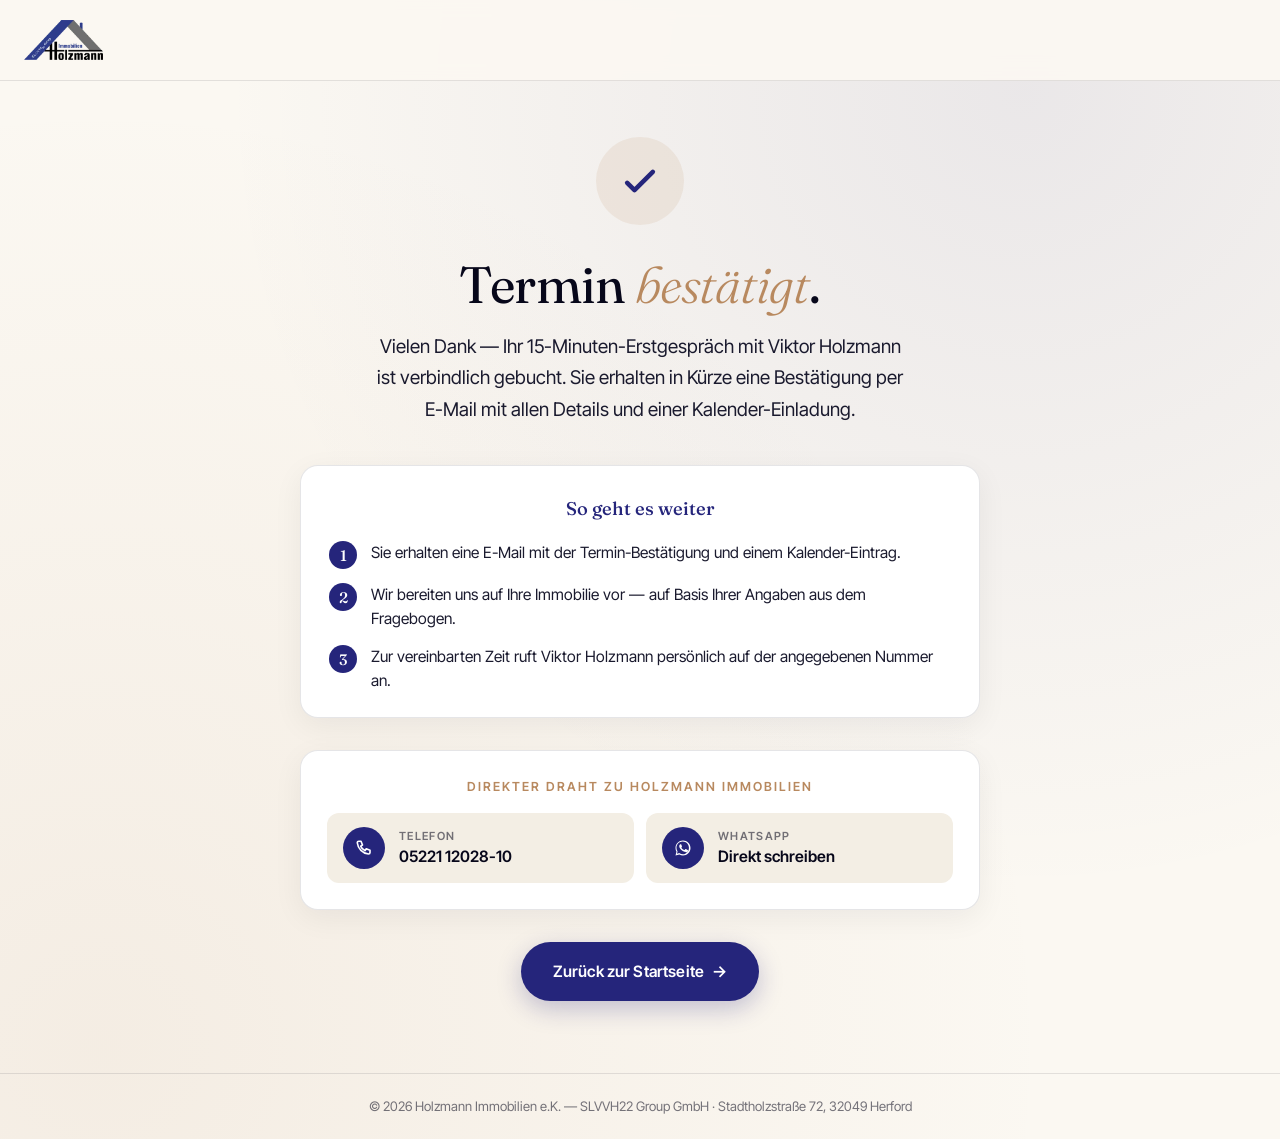
==== danke-seite.html @ c2d94662 "Add files via upload" ====
<!doctype html>
<html lang="de">
<head>
  <meta charset="UTF-8">
  <meta name="viewport" content="width=device-width, initial-scale=1">
  <title>Vielen Dank — Termin bestätigt | Holzmann Immobilien</title>
  <meta name="description" content="Ihr 15-Minuten-Erstgespräch mit Holzmann Immobilien ist gebucht. Sie erhalten eine Bestätigung per E-Mail.">
  <meta name="robots" content="noindex, nofollow">
  <link rel="canonical" href="https://verkauf.holzmann-immobilien.de/danke-seite.html">

  <meta name="theme-color" content="#25257B">

  <link rel="icon" type="image/x-icon" href="/favicon.ico?v=2">
  <link rel="icon" type="image/png" sizes="16x16" href="/favicon-16x16.png?v=2">
  <link rel="icon" type="image/png" sizes="32x32" href="/favicon-32x32.png?v=2">
  <link rel="apple-touch-icon" sizes="180x180" href="/apple-touch-icon.png?v=2">

  <link rel="preconnect" href="https://fonts.googleapis.com">
  <link rel="preconnect" href="https://fonts.gstatic.com" crossorigin>
  <link href="https://fonts.googleapis.com/css2?family=Fraunces:ital,opsz,wght@0,9..144,300;0,9..144,400;0,9..144,500;1,9..144,300;1,9..144,400&family=Inter+Tight:wght@300;400;500;600&display=swap" rel="stylesheet">

  <!-- Google Tag Manager -->
  <script>(function(w,d,s,l,i){w[l]=w[l]||[];w[l].push({'gtm.start':
  new Date().getTime(),event:'gtm.js'});var f=d.getElementsByTagName(s)[0],
  j=d.createElement(s),dl=l!='dataLayer'?'&l='+l:'';j.async=true;j.src=
  'https://www.googletagmanager.com/gtm.js?id='+i+dl;f.parentNode.insertBefore(j,f);
  })(window,document,'script','dataLayer','GTM-PZJSZLQF');</script>
  <!-- End Google Tag Manager -->

  <!-- Google tag (gtag.js) -->
  <script async src="https://www.googletagmanager.com/gtag/js?id=AW-17651262615"></script>
  <script>
    window.dataLayer = window.dataLayer || [];
    function gtag(){dataLayer.push(arguments);}
    gtag('js', new Date());
    gtag('config', 'AW-17651262615');
  </script>

  <!-- Conversion-Event (Buchung bestätigt) — wird von GTM aufgegriffen -->
  <script>
    window.dataLayer = window.dataLayer || [];
    window.dataLayer.push({
      event: 'booking_confirmed',
      page_type: 'thankyou',
      lead_source: 'landingpage_google_ads'
    });
  </script>

  <style>
    :root {
      --ink:        #07071A;
      --ink-soft:   #1A1A2E;
      --deep:       #25257B;
      --blue:       #2E3E8B;
      --gold:       #B8895F;
      --gold-warm:  #C9A07A;
      --gold-soft:  rgba(184, 137, 95, 0.12);
      --bg:         #FBF8F2;
      --bg-alt:     #F3EEE4;
      --white:      #FFFFFF;
      --line:       rgba(7, 7, 26, 0.10);
      --h-font:     'Fraunces', 'Times New Roman', serif;
      --b-font:     'Inter Tight', system-ui, -apple-system, sans-serif;
    }

    * { box-sizing: border-box; margin: 0; padding: 0; }
    html { scroll-behavior: smooth; }
    html, body { overflow-x: hidden; max-width: 100vw; }
    body {
      font-family: var(--b-font);
      color: var(--ink);
      background:
        radial-gradient(circle at 80% 8%, rgba(37, 37, 123, 0.08) 0%, rgba(37, 37, 123, 0) 55%),
        radial-gradient(circle at 8% 92%, rgba(184, 137, 95, 0.10) 0%, rgba(184, 137, 95, 0) 60%),
        var(--bg);
      min-height: 100vh;
      display: flex;
      flex-direction: column;
      line-height: 1.6;
      -webkit-font-smoothing: antialiased;
    }

    a { color: inherit; text-decoration: none; }

    /* Header */
    .header {
      padding: 18px 0;
      border-bottom: 1px solid var(--line);
      background: rgba(251, 248, 242, 0.92);
      backdrop-filter: saturate(180%) blur(10px);
    }
    .header-inner {
      width: 100%;
      max-width: 1320px;
      margin: 0 auto;
      padding: 0 24px;
      display: flex;
      align-items: center;
      height: 44px;
    }
    .header-logo { display: inline-flex; align-items: center; }
    .header-logo img { height: 40px; width: auto; display: block; }
    @media (max-width: 480px) {
      .header-logo img { height: 34px; }
    }

    /* Main */
    .main {
      flex: 1;
      display: flex;
      align-items: center;
      justify-content: center;
      padding: 56px 24px 72px;
    }
    .thanks-card {
      max-width: 680px;
      width: 100%;
      text-align: center;
    }

    /* Check icon */
    .check-circle {
      display: inline-flex;
      align-items: center;
      justify-content: center;
      width: 88px;
      height: 88px;
      border-radius: 50%;
      background: var(--gold-soft);
      margin-bottom: 32px;
      animation: pop 0.7s cubic-bezier(0.22, 1, 0.36, 1) both;
    }
    .check-circle svg {
      width: 44px;
      height: 44px;
      stroke: var(--deep);
      stroke-width: 2.5;
      fill: none;
      stroke-linecap: round;
      stroke-linejoin: round;
    }
    @keyframes pop {
      0%   { transform: scale(0.6); opacity: 0; }
      60%  { transform: scale(1.08); opacity: 1; }
      100% { transform: scale(1); }
    }
    @keyframes fadeUp {
      from { opacity: 0; transform: translateY(16px); }
      to   { opacity: 1; transform: translateY(0); }
    }
    .fade-1 { animation: fadeUp 0.8s ease-out 0.20s both; }
    .fade-2 { animation: fadeUp 0.8s ease-out 0.40s both; }
    .fade-3 { animation: fadeUp 0.8s ease-out 0.60s both; }
    .fade-4 { animation: fadeUp 0.8s ease-out 0.80s both; }

    /* Headline */
    h1 {
      font-family: var(--h-font);
      font-weight: 400;
      font-size: clamp(2.1rem, 5vw, 3.2rem);
      letter-spacing: -0.01em;
      line-height: 1.1;
      color: var(--ink);
      margin-bottom: 18px;
    }
    h1 em {
      color: var(--gold);
      font-style: italic;
      font-weight: 300;
    }

    .lead {
      font-size: clamp(1rem, 1.6vw, 1.18rem);
      color: var(--ink-soft);
      max-width: 540px;
      margin: 0 auto 40px;
      line-height: 1.65;
    }

    /* Next steps */
    .steps {
      background: var(--white);
      border: 1px solid var(--line);
      border-radius: 18px;
      padding: 28px 28px 24px;
      margin: 0 auto 32px;
      text-align: left;
      box-shadow: 0 8px 30px rgba(7, 7, 26, 0.06);
    }
    .steps-title {
      font-family: var(--h-font);
      font-weight: 500;
      font-size: 1.15rem;
      color: var(--deep);
      margin-bottom: 18px;
      text-align: center;
    }
    .steps-list { list-style: none; display: grid; gap: 14px; }
    .steps-list li {
      display: flex;
      gap: 14px;
      align-items: flex-start;
      font-size: 0.97rem;
      color: var(--ink-soft);
      line-height: 1.55;
    }
    .step-num {
      flex-shrink: 0;
      width: 28px;
      height: 28px;
      border-radius: 50%;
      background: var(--deep);
      color: var(--white);
      font-family: var(--h-font);
      font-weight: 500;
      font-size: 0.95rem;
      display: flex;
      align-items: center;
      justify-content: center;
      line-height: 1;
    }

    /* Direct contact box */
    .contact-box {
      background: var(--white);
      border: 1px solid var(--line);
      border-radius: 18px;
      padding: 26px;
      margin: 0 auto 32px;
      box-shadow: 0 8px 30px rgba(7, 7, 26, 0.06);
    }
    .contact-eyebrow {
      font-size: 0.78rem;
      letter-spacing: 0.16em;
      text-transform: uppercase;
      color: var(--gold);
      font-weight: 600;
      margin-bottom: 16px;
    }
    .contact-grid {
      display: grid;
      grid-template-columns: 1fr 1fr;
      gap: 12px;
    }
    @media (max-width: 540px) {
      .contact-grid { grid-template-columns: 1fr; }
    }
    .contact-link {
      display: flex;
      align-items: center;
      gap: 14px;
      padding: 14px 16px;
      border-radius: 12px;
      background: var(--bg-alt);
      transition: background 0.18s ease, transform 0.18s ease;
      text-align: left;
    }
    .contact-link:hover { background: var(--gold-soft); transform: translateY(-1px); }
    .contact-icon {
      flex-shrink: 0;
      width: 42px;
      height: 42px;
      border-radius: 50%;
      background: var(--deep);
      display: flex;
      align-items: center;
      justify-content: center;
    }
    .contact-icon svg { width: 18px; height: 18px; }
    .contact-meta {
      display: flex;
      flex-direction: column;
      line-height: 1.2;
      min-width: 0;
    }
    .contact-label {
      font-size: 0.7rem;
      letter-spacing: 0.12em;
      text-transform: uppercase;
      color: rgba(7, 7, 26, 0.55);
      font-weight: 600;
      margin-bottom: 4px;
    }
    .contact-value {
      font-weight: 600;
      color: var(--ink);
      font-size: 0.98rem;
    }

    /* Back-button */
    .btn-back {
      display: inline-flex;
      align-items: center;
      gap: 8px;
      padding: 16px 32px;
      border-radius: 999px;
      background: var(--deep);
      color: var(--white);
      font-weight: 600;
      font-size: 0.98rem;
      letter-spacing: 0.01em;
      transition: background 0.2s ease, transform 0.2s ease;
      box-shadow: 0 8px 24px rgba(37, 37, 123, 0.25);
    }
    .btn-back:hover {
      background: var(--blue);
      transform: translateY(-1px);
    }
    .btn-back .arrow { font-size: 1.05em; }

    /* Footer */
    .footer {
      padding: 22px 24px;
      border-top: 1px solid var(--line);
      font-size: 0.82rem;
      color: rgba(7, 7, 26, 0.55);
      text-align: center;
    }
    .footer a { color: var(--deep); }
    .footer a:hover { color: var(--gold); }
  </style>
</head>

<body>

  <!-- Google Tag Manager (noscript) -->
  <noscript><iframe src="https://www.googletagmanager.com/ns.html?id=GTM-PZJSZLQF"
    height="0" width="0" style="display:none;visibility:hidden"></iframe></noscript>
  <!-- End Google Tag Manager (noscript) -->

  <!-- Header -->
  <header class="header">
    <div class="header-inner">
      <a href="/" class="header-logo" aria-label="Holzmann Immobilien Startseite">
        <img src="./assets/logo.webp" alt="Holzmann Immobilien" width="180" height="48">
      </a>
    </div>
  </header>

  <!-- Main -->
  <main class="main">
    <div class="thanks-card">

      <div class="check-circle" aria-hidden="true">
        <svg viewBox="0 0 24 24"><path d="M5 13l4 4L19 7"/></svg>
      </div>

      <h1 class="fade-1">Termin <em>bestätigt</em>.</h1>

      <p class="lead fade-2">
        Vielen Dank — Ihr 15-Minuten-Erstgespräch mit Viktor Holzmann ist verbindlich gebucht. Sie erhalten in Kürze eine Bestätigung per E-Mail mit allen Details und einer Kalender-Einladung.
      </p>

      <div class="steps fade-3">
        <p class="steps-title">So geht es weiter</p>
        <ul class="steps-list">
          <li>
            <span class="step-num">1</span>
            <span>Sie erhalten eine E-Mail mit der Termin-Bestätigung und einem Kalender-Eintrag.</span>
          </li>
          <li>
            <span class="step-num">2</span>
            <span>Wir bereiten uns auf Ihre Immobilie vor — auf Basis Ihrer Angaben aus dem Fragebogen.</span>
          </li>
          <li>
            <span class="step-num">3</span>
            <span>Zur vereinbarten Zeit ruft Viktor Holzmann persönlich auf der angegebenen Nummer an.</span>
          </li>
        </ul>
      </div>

      <div class="contact-box fade-3">
        <p class="contact-eyebrow">Direkter Draht zu Holzmann Immobilien</p>
        <div class="contact-grid">
          <a href="tel:+4952211202810" class="contact-link" data-cta="thanks-phone">
            <span class="contact-icon" aria-hidden="true">
              <svg viewBox="0 0 24 24" fill="none" stroke="white" stroke-width="2.2" stroke-linecap="round" stroke-linejoin="round">
                <path d="M3 5a2 2 0 012-2h3l2 5-2.5 1.5a11 11 0 006 6l1.5-2.5 5 2v3a2 2 0 01-2 2A17 17 0 013 5z"/>
              </svg>
            </span>
            <span class="contact-meta">
              <span class="contact-label">Telefon</span>
              <span class="contact-value">05221 12028-10</span>
            </span>
          </a>

          <a href="https://wa.me/491791462805?text=Hallo%20Holzmann%20Immobilien%2C%20ich%20habe%20gerade%20ein%2015-Minuten-Erstgespr%C3%A4ch%20%C3%BCber%20Ihre%20Webseite%20gebucht.%20Ich%20wollte%20mich%20kurz%20vorab%20bei%20Ihnen%20melden%2C%20weil%20ich%20folgende%20Frage%20habe%3A" class="contact-link" data-cta="thanks-whatsapp" target="_blank" rel="noopener">
            <span class="contact-icon" aria-hidden="true">
              <svg viewBox="0 0 24 24" fill="white">
                <path d="M17.5 14.4c-.3-.2-1.7-.9-2-1-.3-.1-.5-.2-.6.1-.2.3-.7 1-.9 1.1-.2.2-.3.2-.6.1-.3-.2-1.1-.4-2.1-1.3-.8-.7-1.3-1.6-1.4-1.8-.2-.3 0-.5.1-.6.1-.1.3-.3.4-.5.1-.2.2-.3.2-.5.1-.2 0-.4 0-.5s-.6-1.5-.8-2c-.2-.5-.4-.5-.6-.5h-.5c-.2 0-.5.1-.7.3-.3.3-1 .9-1 2.3s1 2.7 1.2 2.9c.1.2 2 3.1 4.9 4.3 2.9 1.2 2.9.8 3.4.8.5 0 1.6-.7 1.9-1.3.3-.6.3-1.2.2-1.3 0-.1-.2-.2-.5-.3zM12 2C6.5 2 2 6.5 2 12c0 1.8.5 3.5 1.3 5L2 22l5.1-1.3c1.4.8 3.1 1.3 4.9 1.3 5.5 0 10-4.5 10-10S17.5 2 12 2zm0 18.3c-1.7 0-3.3-.5-4.6-1.3l-.3-.2-3.2.8.9-3.1-.2-.3c-.9-1.4-1.3-3-1.3-4.6 0-4.6 3.7-8.3 8.3-8.3s8.3 3.7 8.3 8.3c.2 4.6-3.5 8.7-7.9 8.7z"/>
              </svg>
            </span>
            <span class="contact-meta">
              <span class="contact-label">WhatsApp</span>
              <span class="contact-value">Direkt schreiben</span>
            </span>
          </a>
        </div>
      </div>

      <a href="/" class="btn-back fade-4">
        Zurück zur Startseite
        <span class="arrow" aria-hidden="true">→</span>
      </a>
    </div>
  </main>

  <!-- Footer -->
  <footer class="footer">
    © <span id="year">2026</span> Holzmann Immobilien e.K. — SLVVH22 Group GmbH · Stadtholzstraße 72, 32049 Herford
  </footer>

  <script>
    document.getElementById('year').textContent = new Date().getFullYear();
  </script>

</body>
</html>
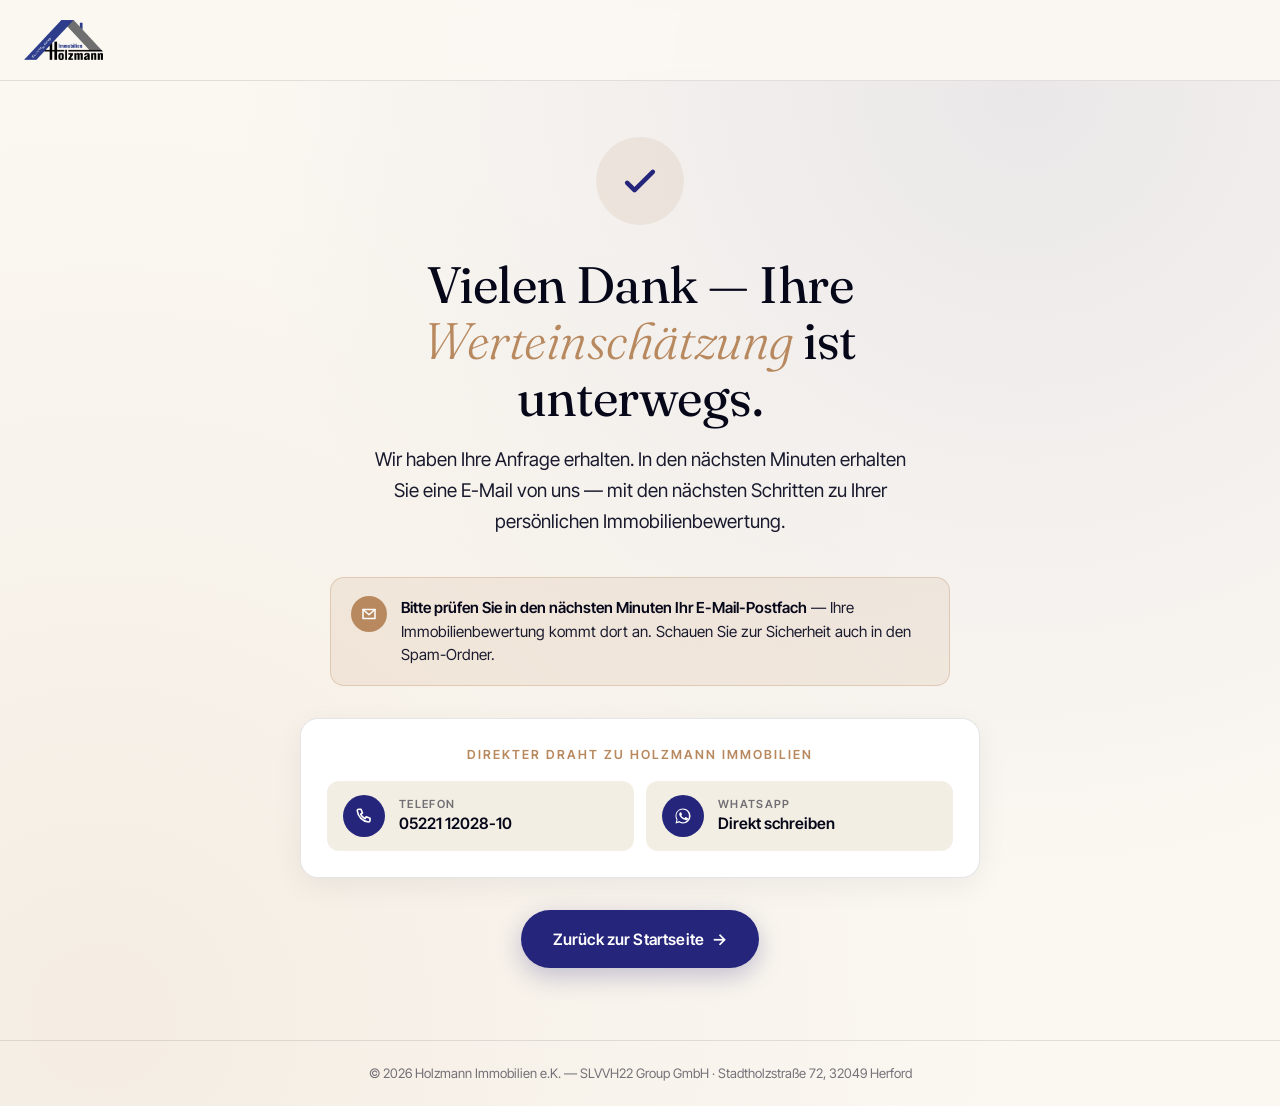
==== commit 250ce012: "Add files via upload" ====
--- a/danke-seite.html
+++ b/danke-seite.html
@@ -3,8 +3,8 @@
 <head>
   <meta charset="UTF-8">
   <meta name="viewport" content="width=device-width, initial-scale=1">
-  <title>Vielen Dank — Termin bestätigt | Holzmann Immobilien</title>
-  <meta name="description" content="Ihr 15-Minuten-Erstgespräch mit Holzmann Immobilien ist gebucht. Sie erhalten eine Bestätigung per E-Mail.">
+  <title>Vielen Dank — Ihre Werteinschätzung ist unterwegs | Holzmann Immobilien</title>
+  <meta name="description" content="Wir haben Ihre Anfrage erhalten. Sie bekommen in Kürze Ihre persönliche Werteinschätzung per E-Mail — und können direkt einen 15-Minuten-Telefontermin buchen.">
   <meta name="robots" content="noindex, nofollow">
   <link rel="canonical" href="https://verkauf.holzmann-immobilien.de/danke-seite.html">
 
@@ -18,6 +18,34 @@
   <link rel="preconnect" href="https://fonts.googleapis.com">
   <link rel="preconnect" href="https://fonts.gstatic.com" crossorigin>
   <link href="https://fonts.googleapis.com/css2?family=Fraunces:ital,opsz,wght@0,9..144,300;0,9..144,400;0,9..144,500;1,9..144,300;1,9..144,400&family=Inter+Tight:wght@300;400;500;600&display=swap" rel="stylesheet">
+
+  <!-- Consent Mode v2 — Defaults (DSGVO/EU). MUSS vor GTM und gtag laden. -->
+  <script>
+    window.dataLayer = window.dataLayer || [];
+    function gtag(){ dataLayer.push(arguments); }
+    gtag('consent', 'default', {
+      'ad_storage':         'denied',
+      'ad_user_data':       'denied',
+      'ad_personalization': 'denied',
+      'analytics_storage':  'denied',
+      'functionality_storage': 'granted',
+      'security_storage':      'granted',
+      'wait_for_update': 500,
+      'region': ['DE','AT','CH']
+    });
+    // Zuvor erteilte Zustimmung (von der LP) wiederherstellen
+    try {
+      if (localStorage.getItem('holzmann-cookie-consent') === 'all') {
+        gtag('consent', 'update', {
+          'ad_storage':         'granted',
+          'ad_user_data':       'granted',
+          'ad_personalization': 'granted',
+          'analytics_storage':  'granted'
+        });
+      }
+    } catch(e) {}
+  </script>
+  <!-- End Consent Mode v2 -->
 
   <!-- Google Tag Manager -->
   <script>(function(w,d,s,l,i){w[l]=w[l]||[];w[l].push({'gtm.start':
@@ -36,14 +64,36 @@
     gtag('config', 'AW-17651262615');
   </script>
 
-  <!-- Conversion-Event (Buchung bestätigt) — wird von GTM aufgegriffen -->
+  <!-- Conversion-Event (Lead empfangen) + Enhanced Conversions User-Data -->
   <script>
-    window.dataLayer = window.dataLayer || [];
-    window.dataLayer.push({
-      event: 'booking_confirmed',
-      page_type: 'thankyou',
-      lead_source: 'landingpage_google_ads'
-    });
+    (function(){
+      window.dataLayer = window.dataLayer || [];
+      var userData = null;
+      try {
+        var raw = localStorage.getItem('holzmann-ec-userdata');
+        if (raw) {
+          var parsed = JSON.parse(raw);
+          // User-Daten max. 2 Stunden nach Quiz-Submit gültig
+          if (parsed && parsed.data && parsed.ts && (Date.now() - parsed.ts) < 7200000) {
+            userData = parsed.data;
+          }
+        }
+      } catch(e) {}
+
+      // Lead-Typ aus URL-Parameter (?type=hot|cold)
+      var params = new URLSearchParams(window.location.search);
+      var leadType = (params.get('type') || '').toLowerCase();
+      if (['hot','cold'].indexOf(leadType) === -1) leadType = 'unknown';
+
+      var event = {
+        event: 'lead_received',
+        page_type: 'thankyou',
+        lead_source: 'landingpage_google_ads',
+        lead_type: leadType
+      };
+      if (userData) event.enhanced_conversion_data = userData;
+      window.dataLayer.push(event);
+    })();
   </script>
 
   <style>
@@ -308,6 +358,95 @@
     }
     .btn-back .arrow { font-size: 1.05em; }
 
+    /* E-Mail-Hinweis-Banner */
+    .email-notice {
+      display: flex;
+      align-items: flex-start;
+      gap: 14px;
+      background: var(--gold-soft);
+      border: 1px solid rgba(184, 137, 95, 0.30);
+      border-radius: 14px;
+      padding: 18px 20px;
+      margin: 0 auto 32px;
+      text-align: left;
+      max-width: 620px;
+    }
+    .email-notice-icon {
+      flex-shrink: 0;
+      width: 36px;
+      height: 36px;
+      border-radius: 50%;
+      background: var(--gold);
+      color: var(--white);
+      display: flex;
+      align-items: center;
+      justify-content: center;
+    }
+    .email-notice-icon svg { width: 18px; height: 18px; stroke: var(--white); stroke-width: 2; fill: none; stroke-linecap: round; stroke-linejoin: round; }
+    .email-notice-text {
+      font-size: 0.95rem;
+      color: var(--ink-soft);
+      line-height: 1.55;
+    }
+    .email-notice-text strong { color: var(--ink); font-weight: 600; }
+
+    /* Cal.com Inline-Embed */
+    .booking-section {
+      background: var(--white);
+      border: 1px solid var(--line);
+      border-radius: 18px;
+      padding: 28px 24px 24px;
+      margin: 0 auto 32px;
+      box-shadow: 0 8px 30px rgba(7, 7, 26, 0.06);
+    }
+    .booking-section h2 {
+      font-family: var(--h-font);
+      font-weight: 400;
+      font-size: clamp(1.4rem, 2.6vw, 1.8rem);
+      color: var(--ink);
+      margin-bottom: 10px;
+      letter-spacing: -0.005em;
+      text-align: center;
+    }
+    .booking-section h2 em { color: var(--gold); font-style: italic; font-weight: 300; }
+    .booking-section .booking-sub {
+      font-size: 0.97rem;
+      color: var(--ink-soft);
+      max-width: 520px;
+      margin: 0 auto 22px;
+      text-align: center;
+      line-height: 1.6;
+    }
+    #cal-embed-holzmann { min-height: 640px; width: 100%; }
+
+    /* iPad-Anpassung: etwas mehr Höhe für Monatsansicht */
+    @media (min-width: 768px) and (max-width: 1024px) {
+      .booking-section { padding: 32px 28px; }
+      #cal-embed-holzmann { min-height: 720px; }
+    }
+
+    /* Mobile (≤640): Booking-Section kompakter, Cal-Embed nutzt Slot-View */
+    @media (max-width: 640px) {
+      .main { padding: 36px 16px 56px; }
+      .booking-section { padding: 22px 16px 18px; border-radius: 14px; }
+      .booking-section h2 { font-size: 1.25rem; }
+      .booking-section .booking-sub { font-size: 0.92rem; margin-bottom: 16px; }
+      #cal-embed-holzmann { min-height: 560px; }
+      .email-notice { padding: 14px 16px; gap: 12px; border-radius: 12px; }
+      .email-notice-icon { width: 32px; height: 32px; }
+      .email-notice-icon svg { width: 16px; height: 16px; }
+      .email-notice-text { font-size: 0.9rem; }
+      .steps { padding: 22px 18px 18px; border-radius: 14px; }
+      .contact-box { padding: 20px 18px; border-radius: 14px; }
+      .lead { margin-bottom: 28px; }
+    }
+    /* Sehr schmale Phones (≤380): Headlines + Buttons enger */
+    @media (max-width: 380px) {
+      h1 { font-size: 1.85rem; }
+      .booking-section h2 { font-size: 1.15rem; }
+      .btn-back { padding: 14px 26px; font-size: 0.92rem; }
+    }
+
     /* Footer */
     .footer {
       padding: 22px 24px;
@@ -345,29 +484,28 @@
         <svg viewBox="0 0 24 24"><path d="M5 13l4 4L19 7"/></svg>
       </div>
 
-      <h1 class="fade-1">Termin <em>bestätigt</em>.</h1>
-
-      <p class="lead fade-2">
-        Vielen Dank — Ihr 15-Minuten-Erstgespräch mit Viktor Holzmann ist verbindlich gebucht. Sie erhalten in Kürze eine Bestätigung per E-Mail mit allen Details und einer Kalender-Einladung.
+      <h1 class="fade-1">Vielen Dank — Ihre <em>Werteinschätzung</em> ist unterwegs.</h1>
+
+      <p class="lead fade-2" id="lead-message">
+        Wir haben Ihre Anfrage erhalten. In den nächsten Minuten erhalten Sie eine E-Mail von uns — mit den nächsten Schritten zu Ihrer persönlichen Immobilienbewertung.
       </p>
 
-      <div class="steps fade-3">
-        <p class="steps-title">So geht es weiter</p>
-        <ul class="steps-list">
-          <li>
-            <span class="step-num">1</span>
-            <span>Sie erhalten eine E-Mail mit der Termin-Bestätigung und einem Kalender-Eintrag.</span>
-          </li>
-          <li>
-            <span class="step-num">2</span>
-            <span>Wir bereiten uns auf Ihre Immobilie vor — auf Basis Ihrer Angaben aus dem Fragebogen.</span>
-          </li>
-          <li>
-            <span class="step-num">3</span>
-            <span>Zur vereinbarten Zeit ruft Viktor Holzmann persönlich auf der angegebenen Nummer an.</span>
-          </li>
-        </ul>
+      <!-- E-Mail-Hinweis-Banner -->
+      <div class="email-notice fade-2">
+        <span class="email-notice-icon" aria-hidden="true">
+          <svg viewBox="0 0 24 24"><path d="M4 6h16v12H4z"/><path d="M4 6l8 7 8-7"/></svg>
+        </span>
+        <span class="email-notice-text">
+          <strong>Bitte prüfen Sie in den nächsten Minuten Ihr E-Mail-Postfach</strong> — Ihre Immobilienbewertung kommt dort an. Schauen Sie zur Sicherheit auch in den Spam-Ordner.
+        </span>
       </div>
+
+      <!-- Termin-Buchung (Cal.com) — wird bei HOT/WARM-Leads angezeigt -->
+      <section class="booking-section fade-3" id="booking-section" style="display:none;">
+        <h2>Direkt einen <em>15-Minuten-Termin</em> sichern</h2>
+        <p class="booking-sub">Schneller als E-Mail: Wählen Sie unten einen passenden Termin — Viktor Holzmann ruft Sie pünktlich an und bespricht Ihre Werteinschätzung direkt mit Ihnen.</p>
+        <div id="cal-embed-holzmann"></div>
+      </section>
 
       <div class="contact-box fade-3">
         <p class="contact-eyebrow">Direkter Draht zu Holzmann Immobilien</p>
@@ -414,5 +552,86 @@
     document.getElementById('year').textContent = new Date().getFullYear();
   </script>
 
+  <!-- Lead-Typ-abhängige Anzeige + Cal.com-Embed -->
+  <script>
+    (function () {
+      var params  = new URLSearchParams(window.location.search);
+      var type    = (params.get('type') || '').toLowerCase();
+      var isHot   = type === 'hot';
+      var isCold  = type === 'cold';
+
+      // Lead-Nachricht je nach Typ feinjustieren
+      var msg = document.getElementById('lead-message');
+      if (isCold && msg) {
+        msg.innerHTML = 'Wir haben Ihre Anfrage erhalten. Ihre Immobilie liegt außerhalb unseres Kerngebiets (50 km um Herford) — wir prüfen Ihre Situation und melden uns persönlich bei Ihnen.';
+      }
+
+      // Cal.com-Embed nur für HOT-Leads einblenden (PLZ im Kerngebiet)
+      if (!isHot) return;
+
+      var section = document.getElementById('booking-section');
+      if (section) section.style.display = '';
+
+      // Cal.com Inline-Embed-Loader (offizielles Snippet)
+      (function (C, A, L) {
+        var p = function (a, ar) { a.q.push(ar); };
+        var d = C.document;
+        C.Cal = C.Cal || function () {
+          var cal = C.Cal; var ar = arguments;
+          if (!cal.loaded) {
+            cal.ns = {}; cal.q = cal.q || [];
+            d.head.appendChild(d.createElement('script')).src = A;
+            cal.loaded = true;
+          }
+          if (ar[0] === L) {
+            var api = function () { p(api, arguments); };
+            var namespace = ar[1]; api.q = api.q || [];
+            if (typeof namespace === 'string') {
+              cal.ns[namespace] = cal.ns[namespace] || api;
+              p(cal.ns[namespace], ar);
+              p(cal, ['initNamespace', namespace]);
+            } else { p(cal, ar); }
+            return;
+          }
+          p(cal, ar);
+        };
+      })(window, 'https://app.cal.com/embed/embed.js', 'init');
+
+      Cal('init', '15min', { origin: 'https://app.cal.com' });
+      Cal.ns['15min']('inline', {
+        elementOrSelector: '#cal-embed-holzmann',
+        config: { layout: 'month_view', useSlotsViewOnSmallScreen: 'true' },
+        calLink: 'holzmann-immobilien/15min'
+      });
+      Cal.ns['15min']('ui', { hideEventTypeDetails: false, layout: 'month_view' });
+
+      // Nach erfolgreicher Buchung: GTM-Event feuern (für Conversion-Tracking)
+      Cal.ns['15min']('on', {
+        action: 'bookingSuccessful',
+        callback: function () {
+          var userData = null;
+          try {
+            var raw = localStorage.getItem('holzmann-ec-userdata');
+            if (raw) {
+              var parsed = JSON.parse(raw);
+              if (parsed && parsed.data && parsed.ts && (Date.now() - parsed.ts) < 7200000) {
+                userData = parsed.data;
+              }
+            }
+          } catch(e) {}
+          window.dataLayer = window.dataLayer || [];
+          var ev = {
+            event: 'booking_confirmed',
+            page_type: 'thankyou',
+            lead_source: 'landingpage_google_ads',
+            lead_type: type
+          };
+          if (userData) ev.enhanced_conversion_data = userData;
+          window.dataLayer.push(ev);
+        }
+      });
+    })();
+  </script>
+
 </body>
 </html>
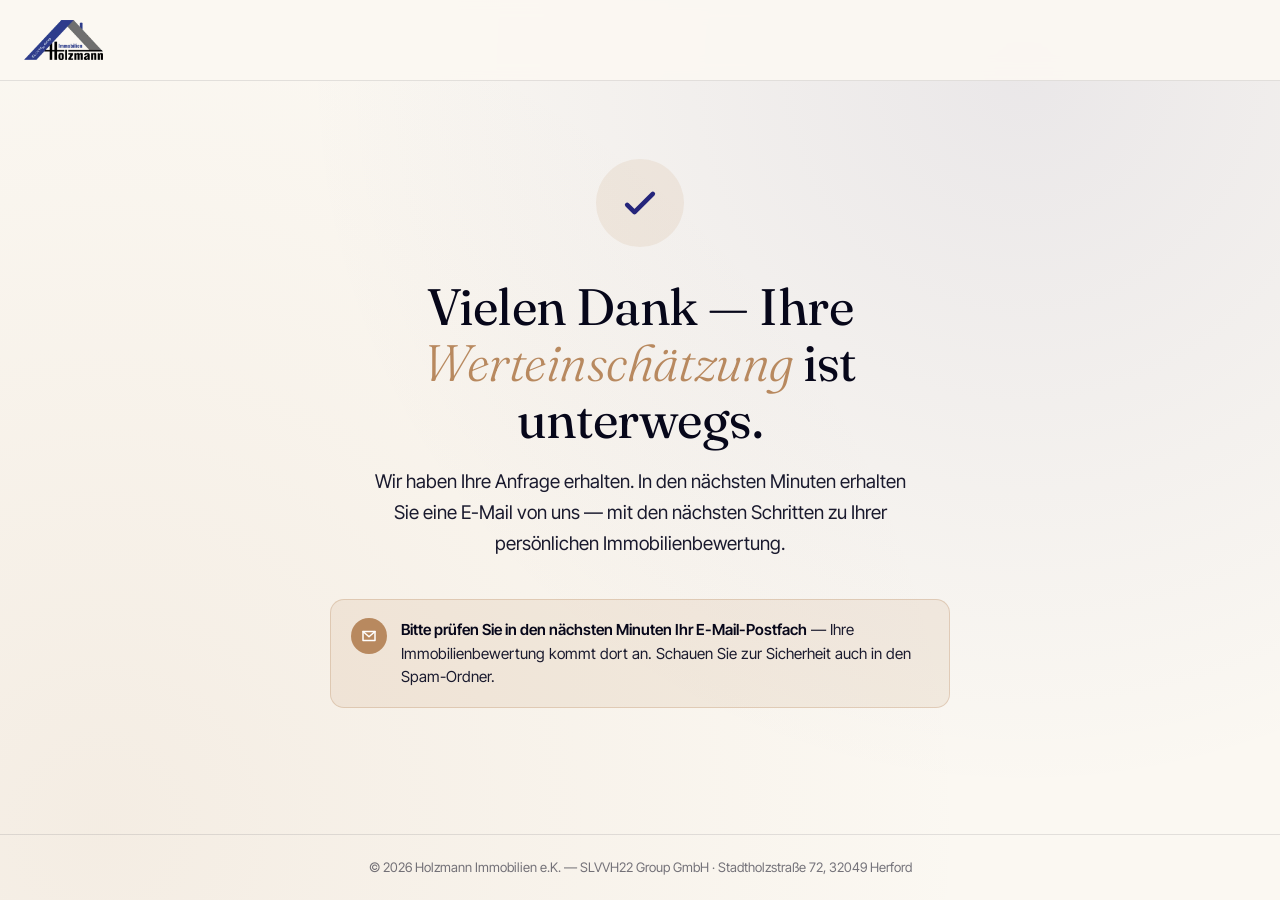
==== commit f711c3b4: "Add files via upload" ====
--- a/danke-seite.html
+++ b/danke-seite.html
@@ -507,39 +507,6 @@
         <div id="cal-embed-holzmann"></div>
       </section>
 
-      <div class="contact-box fade-3">
-        <p class="contact-eyebrow">Direkter Draht zu Holzmann Immobilien</p>
-        <div class="contact-grid">
-          <a href="tel:+4952211202810" class="contact-link" data-cta="thanks-phone">
-            <span class="contact-icon" aria-hidden="true">
-              <svg viewBox="0 0 24 24" fill="none" stroke="white" stroke-width="2.2" stroke-linecap="round" stroke-linejoin="round">
-                <path d="M3 5a2 2 0 012-2h3l2 5-2.5 1.5a11 11 0 006 6l1.5-2.5 5 2v3a2 2 0 01-2 2A17 17 0 013 5z"/>
-              </svg>
-            </span>
-            <span class="contact-meta">
-              <span class="contact-label">Telefon</span>
-              <span class="contact-value">05221 12028-10</span>
-            </span>
-          </a>
-
-          <a href="https://wa.me/491791462805?text=Hallo%20Holzmann%20Immobilien%2C%20ich%20habe%20gerade%20ein%2015-Minuten-Erstgespr%C3%A4ch%20%C3%BCber%20Ihre%20Webseite%20gebucht.%20Ich%20wollte%20mich%20kurz%20vorab%20bei%20Ihnen%20melden%2C%20weil%20ich%20folgende%20Frage%20habe%3A" class="contact-link" data-cta="thanks-whatsapp" target="_blank" rel="noopener">
-            <span class="contact-icon" aria-hidden="true">
-              <svg viewBox="0 0 24 24" fill="white">
-                <path d="M17.5 14.4c-.3-.2-1.7-.9-2-1-.3-.1-.5-.2-.6.1-.2.3-.7 1-.9 1.1-.2.2-.3.2-.6.1-.3-.2-1.1-.4-2.1-1.3-.8-.7-1.3-1.6-1.4-1.8-.2-.3 0-.5.1-.6.1-.1.3-.3.4-.5.1-.2.2-.3.2-.5.1-.2 0-.4 0-.5s-.6-1.5-.8-2c-.2-.5-.4-.5-.6-.5h-.5c-.2 0-.5.1-.7.3-.3.3-1 .9-1 2.3s1 2.7 1.2 2.9c.1.2 2 3.1 4.9 4.3 2.9 1.2 2.9.8 3.4.8.5 0 1.6-.7 1.9-1.3.3-.6.3-1.2.2-1.3 0-.1-.2-.2-.5-.3zM12 2C6.5 2 2 6.5 2 12c0 1.8.5 3.5 1.3 5L2 22l5.1-1.3c1.4.8 3.1 1.3 4.9 1.3 5.5 0 10-4.5 10-10S17.5 2 12 2zm0 18.3c-1.7 0-3.3-.5-4.6-1.3l-.3-.2-3.2.8.9-3.1-.2-.3c-.9-1.4-1.3-3-1.3-4.6 0-4.6 3.7-8.3 8.3-8.3s8.3 3.7 8.3 8.3c.2 4.6-3.5 8.7-7.9 8.7z"/>
-              </svg>
-            </span>
-            <span class="contact-meta">
-              <span class="contact-label">WhatsApp</span>
-              <span class="contact-value">Direkt schreiben</span>
-            </span>
-          </a>
-        </div>
-      </div>
-
-      <a href="/" class="btn-back fade-4">
-        Zurück zur Startseite
-        <span class="arrow" aria-hidden="true">→</span>
-      </a>
     </div>
   </main>
 
